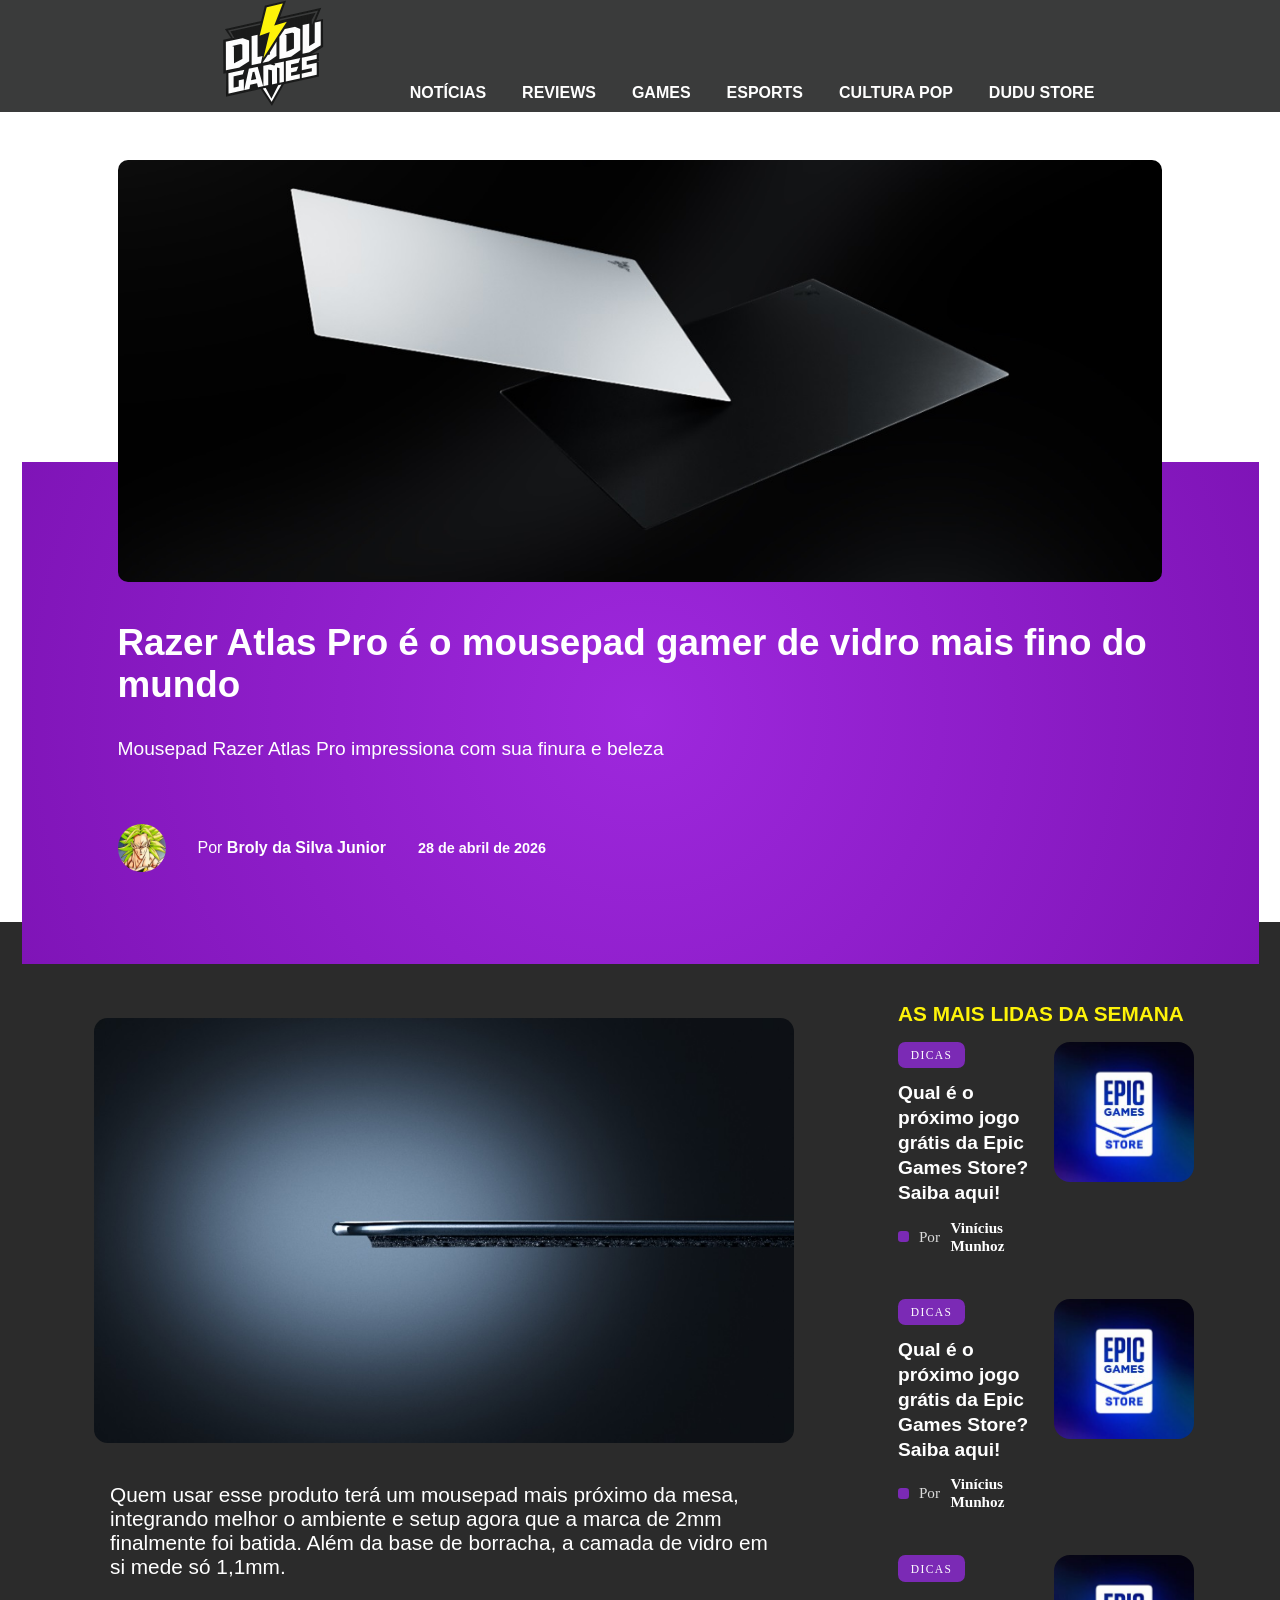
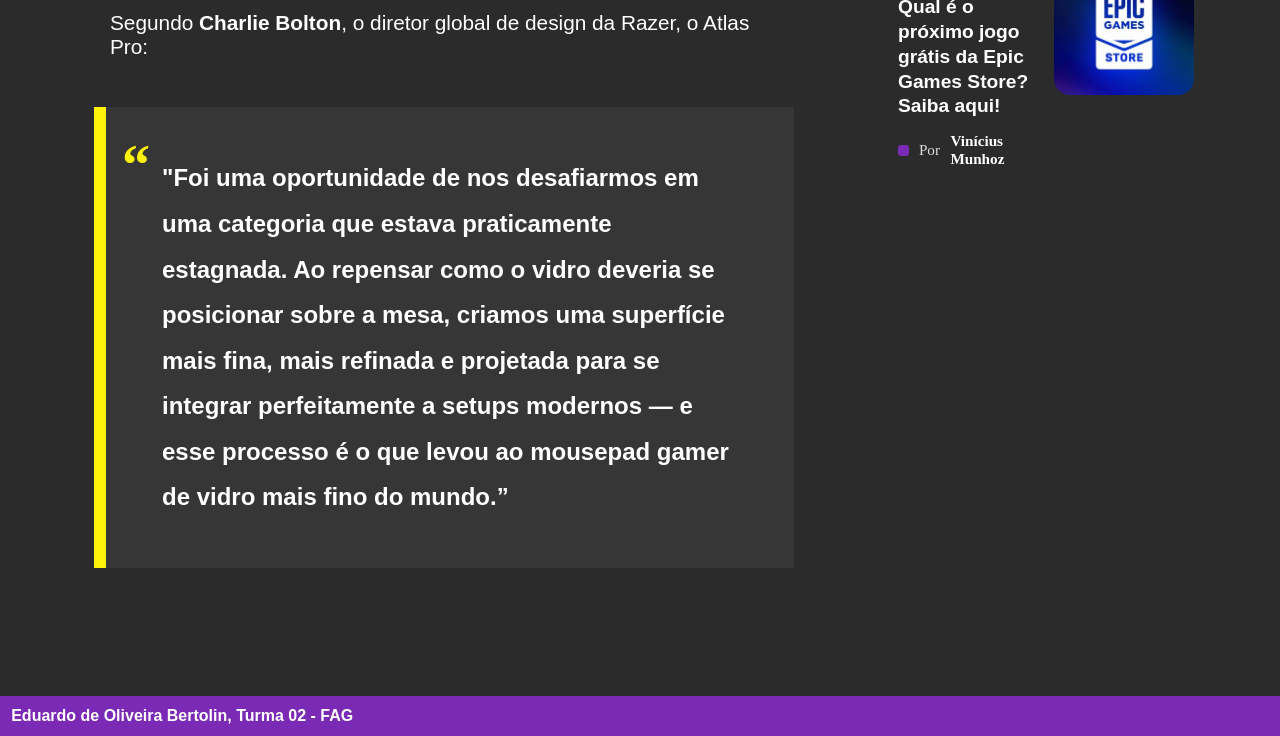
==== atividade_avaliativa/index.html @ 47a3e76d "add files atividade_avaliativa" ====
<!doctype html>
<html lang="pt-br">
  <head>
    <meta charset="UTF-8" />
    <meta name="viewport" content="width=device-width, initial-scale=1.0" />
    <link rel="stylesheet" href="./styles.css" />
    <title>DuduGames - Notícias, Novidades, Lançamentos e Promoções</title>
  </head>
  <body>
    <header>
      <h1>DuduGames</h1>
      <div class="centralizar-logo">
        <img
          src="./assets/img/dudugames_logo.png"
          class="dudugames-logo"
          alt="DuduGames Logo"
        />
      </div>

      <nav>
        <ul>
          <li><a href="#">Notícias</a></li>
          <li><a href="#">Reviews</a></li>
          <li><a href="#">Games</a></li>
          <li><a href="#">Esports</a></li>
          <li><a href="#">Cultura Pop</a></li>
          <li><a href="#">Dudu Store</a></li>
        </ul>
      </nav>
    </header>
    <main>
      <section class="titulo">
        <div class="container">
          <div class="imagem-principal">
            <img
              src="./assets/img/razer_atlas_pro.jpg"
              height="422"
              width="1044"
              alt=""
            />
          </div>
          <div class="box">
            <h2>
              Razer Atlas Pro é o mousepad gamer de vidro mais fino do mundo
            </h2>
            <p>Mousepad Razer Atlas Pro impressiona com sua finura e beleza</p>
            <div class="autor-info">
              <a href="#"><img src="./assets/img/broly_icon.jpg" alt="" /></a>
              <p>Por <strong>Broly da Silva Junior</strong></p>
              <time datetime="28-04-2026"
                ><span>28 de abril de 2026</span></time
              >
            </div>
          </div>
        </div>
      </section>
      <section class="noticia-destaque">
        <article>
          <img src="./assets/img/razer_atlas_pro2.jpg" alt="" />
          <p>
            Quem usar esse produto terá um mousepad mais próximo da mesa,
            integrando melhor o ambiente e setup agora que a marca de 2mm
            finalmente foi batida. Além da base de borracha, a camada de vidro
            em si mede só 1,1mm.
          </p>
          <p>
            Segundo <strong>Charlie Bolton</strong>, o diretor global de design
            da Razer, o Atlas Pro:
          </p>
          <blockquote>
            <p>
              "Foi uma oportunidade de nos desafiarmos em uma categoria que
              estava praticamente estagnada. Ao repensar como o vidro deveria se
              posicionar sobre a mesa, criamos uma superfície mais fina, mais
              refinada e projetada para se integrar perfeitamente a setups
              modernos — e esse processo é o que levou ao mousepad gamer de
              vidro mais fino do mundo.”
            </p>
          </blockquote>
        </article>
        <aside>
          <h3>As mais lidas da semana</h3>
          <ul>
            <li>
              <div class="grid">
                <div class="conteudo">
                  <div class="conteudo-body">
                    <a href="#" class="tag">Dicas</a>
                    <h4 class="link">
                      Qual é o próximo jogo grátis da Epic Games Store? Saiba
                      aqui!
                    </h4>
                    <p class="conteudo-autor">
                      Por <strong>Vinícius Munhoz</strong>
                    </p>
                  </div>
                  <div class="conteudo-image">
                    <img src="./assets/img/epicgames_store.jpg" />
                  </div>
                </div>
              </div>
            </li>
            <li>
              <div class="grid">
                <div class="conteudo">
                  <div class="conteudo-body">
                    <a href="#" class="tag">Dicas</a>
                    <h4 class="link">
                      Qual é o próximo jogo grátis da Epic Games Store? Saiba
                      aqui!
                    </h4>
                    <p class="conteudo-autor">
                      Por <strong>Vinícius Munhoz</strong>
                    </p>
                  </div>
                  <div class="conteudo-image">
                    <img src="./assets/img/epicgames_store.jpg" />
                  </div>
                </div>
              </div>
            </li>
            <li>
              <div class="grid">
                <div class="conteudo">
                  <div class="conteudo-body">
                    <a href="#" class="tag">Dicas</a>
                    <h4 class="link">
                      Qual é o próximo jogo grátis da Epic Games Store? Saiba
                      aqui!
                    </h4>
                    <p class="conteudo-autor">
                      Por <strong>Vinícius Munhoz</strong>
                    </p>
                  </div>
                  <div class="conteudo-image">
                    <img src="./assets/img/epicgames_store.jpg" />
                  </div>
                </div>
              </div>
            </li>
          </ul>
        </aside>
      </section>
      <footer>Eduardo de Oliveira Bertolin, Turma 02 - FAG</footer>
    </main>
  </body>
</html>
---- atividade_avaliativa/styles.css ----
* {
  margin: 0;
  padding: 0;
  box-sizing: border-box;
}

h1,
h2,
h3,
h4,
h5,
h6 {
  font-family: "Segoe UI", Tahoma, Geneva, Verdana, sans-serif;
}

/* HEADER - NAV */
header {
  display: flex;
  justify-content: center;
  gap: 2rem;
  height: 7rem;
  width: 100%;
  background-color: #3a3b3b;
}

header h1 {
  display: none;
}

nav {
  align-items: end;

  display: flex;
  justify-content: space-between;
}

nav ul {
  display: flex;
  gap: 1rem;
  list-style: none;
}

nav ul li {
  position: relative;
  padding: 10px;
}

nav ul li::after {
  content: "";
  position: absolute;
  left: 0;
  bottom: 0;
  width: 100%;
  height: 3px;
  background-color: #fef309;
  transform: scaleX(0);
  transform-origin: left;
  transition: transform 0.25s ease;
}

nav ul li:hover::after {
  transform: scaleX(1);
}

nav ul a {
  text-decoration: none;
  color: white;
  font-family:
    "Trebuchet MS", "Lucida Sans Unicode", "Lucida Grande", "Lucida Sans",
    Arial, sans-serif, Haettenschweiler, "Arial Narrow Bold", sans-serif;
  font-weight: bold;
  text-transform: uppercase;
}

/* LOGO */

.centralizar-logo {
  align-items: center;
  display: flex;
  justify-content: center;
}

.dudugames-logo {
  height: 8rem;
  cursor: pointer;
  display: inline-block;
  transition: transform 0.25s ease;
}

.dudugames-logo:hover {
  transform: scale(1.07);
}

/* Main */

.container {
  display: flex;
  justify-content: center;
  align-items: center;
  flex-direction: column;
  position: relative;
}

.imagem-principal {
  margin-top: 3rem;
  position: relative;
  display: flex;
  justify-content: center;
  align-items: center;
  width: 1044px;
  height: 422px;
  overflow: hidden;
}

.imagem-principal img {
  object-fit: cover;
  display: block;
  border-radius: 10px;
  width: 100%;
  height: 100%;
  z-index: 3;
}

.box {
  background: radial-gradient(circle, #9e28dd 0%, #7f14b7 100%);
  display: flex;
  flex-direction: column;
  position: absolute;
  width: 1237px;
  height: 502px;
  top: 350px;
  z-index: 1;
  padding: 10rem 6rem;
}

.box h2 {
  color: white;
  font-family: Arial, Helvetica, sans-serif;
  font-size: 2.3rem;
  padding-bottom: 2rem;
}

.box p {
  color: white;
  font-family: Arial, Helvetica, sans-serif;
  font-size: 1.2rem;
  padding-bottom: 2rem;
}

.noticia-destaque {
  display: grid;
  grid-template-columns: minmax(0, 780px) minmax(0, 360px);
  justify-content: center;
  gap: 2rem;
  align-items: start;
  position: relative;
  z-index: 0;
  margin: 340px 0 0;
  width: 100%;
  padding: 3rem 2rem;
  background-color: #2b2b2b;
}

.noticia-destaque article {
  min-width: 0;
  width: 100%;
  padding: 3rem 2.5rem;
}

.noticia-destaque aside {
  padding: 2rem;
}

.noticia-destaque img {
  width: 100%;
  height: auto;
  display: block;
  border-radius: 0.85rem;
  margin-bottom: 1.5rem;
}

.noticia-destaque aside h3 {
  margin-top: 0;
  margin-bottom: 1rem;
  color: #fef309;
  text-transform: uppercase;
  font-family: Arial, Helvetica, sans-serif;
  font-size: 1.3rem;
  font-weight: 600;
}

.noticia-destaque aside ul {
  list-style: none;
  padding: 0;
  margin: 0;
  display: grid;
  gap: 0.75rem;
}

.noticia-destaque aside ul li {
  padding-bottom: 2rem;
}

.noticia-destaque aside a {
  color: white;
  text-decoration: none;
  display: block;
  padding: 0.85rem 1rem;
  background: rgba(255, 255, 255, 0.05);
  border-radius: 0.75rem;
  transition:
    background 0.2s ease,
    transform 0.2s ease;
}

article p {
  padding: 1rem;
}

article p,
h4 {
  font-family: Arial, Helvetica, sans-serif;
  font-size: 1.3rem;
  color: white;
}

blockquote {
  margin: 2rem 0;
  padding: 2rem 2.5rem;
  border-left: 0.75rem solid #fef309;
  background: rgba(255, 255, 255, 0.05);
  color: #f5f5f5;
  font-weight: 600;
  line-height: 1.9;
  position: relative;
  quotes: "“" "”" "‘" "’";
}
blockquote p {
  font-size: 1.5rem;
}

blockquote::before {
  content: open-quote;
  font-size: 3.5rem;
  color: #fef309;
  position: absolute;
  top: 0.3rem;
  left: 1rem;
}

.conteudo {
  display: grid;
  grid-template-columns: minmax(0, 1fr) auto;
  align-items: start;
}

.conteudo-body {
  display: flex;
  flex-direction: column;
  gap: 0.8rem;
}

.conteudo .tag {
  display: inline-flex;
  align-items: center;
  justify-content: center;
  padding: 0.45rem 0.8rem;
  width: fit-content;
  color: #ffffff;
  background: #7b2ab5;
  font-size: 0.72rem;
  text-transform: uppercase;
  letter-spacing: 0.12em;
  border-radius: 0.45rem;
}

.conteudo h4 {
  margin: 0;
  color: white;
  font-size: 1.2rem;
  line-height: 1.3;
  font-weight: 700;
}

.conteudo-autor {
  margin: 0;
  display: flex;
  align-items: center;
  gap: 0.65rem;
  color: #dcdcdc;
  font-size: 0.95rem;
}

.conteudo-autor strong {
  color: #ffffff;
  font-weight: 700;
}

.conteudo-autor::before {
  content: "";
  width: 0.7rem;
  height: 0.7rem;
  background: #7b2ab5;
  border-radius: 0.2rem;
}

.conteudo-image img {
  width: 140px;
  height: 140px;
  object-fit: cover;
  display: block;
  border-radius: 1rem;
}

.link {
  cursor: pointer;
}

.link:hover {
  text-decoration: underline;
}

footer {
  display: flex;
  justify-content: start;
  padding: 0.7rem;
  background-color: #7b2ab5;
  color: white;
  font-family: Arial, Helvetica, sans-serif;
  font-weight: 600;
  align-items: center;
  gap: 1rem;
}

.autor-info {
  margin-top: 2rem;
  display: flex;
  justify-content: flex-start;
  align-items: center;
  gap: 2rem;
}

.autor-info a {
  display: flex;
  align-items: center;
  line-height: 0;
}

.autor-info p,
.autor-info strong {
  margin: 0;
  padding: 0;
  color: white;
  font-size: 1rem;
}

.autor-info img {
  display: block;
  border-radius: 100%;
  width: 3rem;
  height: 3rem;
}

time {
  display: flex;
  align-items: center;
  gap: 0.5rem;
}

time span {
  display: block;
  font-family: Arial, Helvetica, sans-serif;
  color: white;
  text-align: center;
  font-size: 0.9rem;
  font-weight: 600;
}
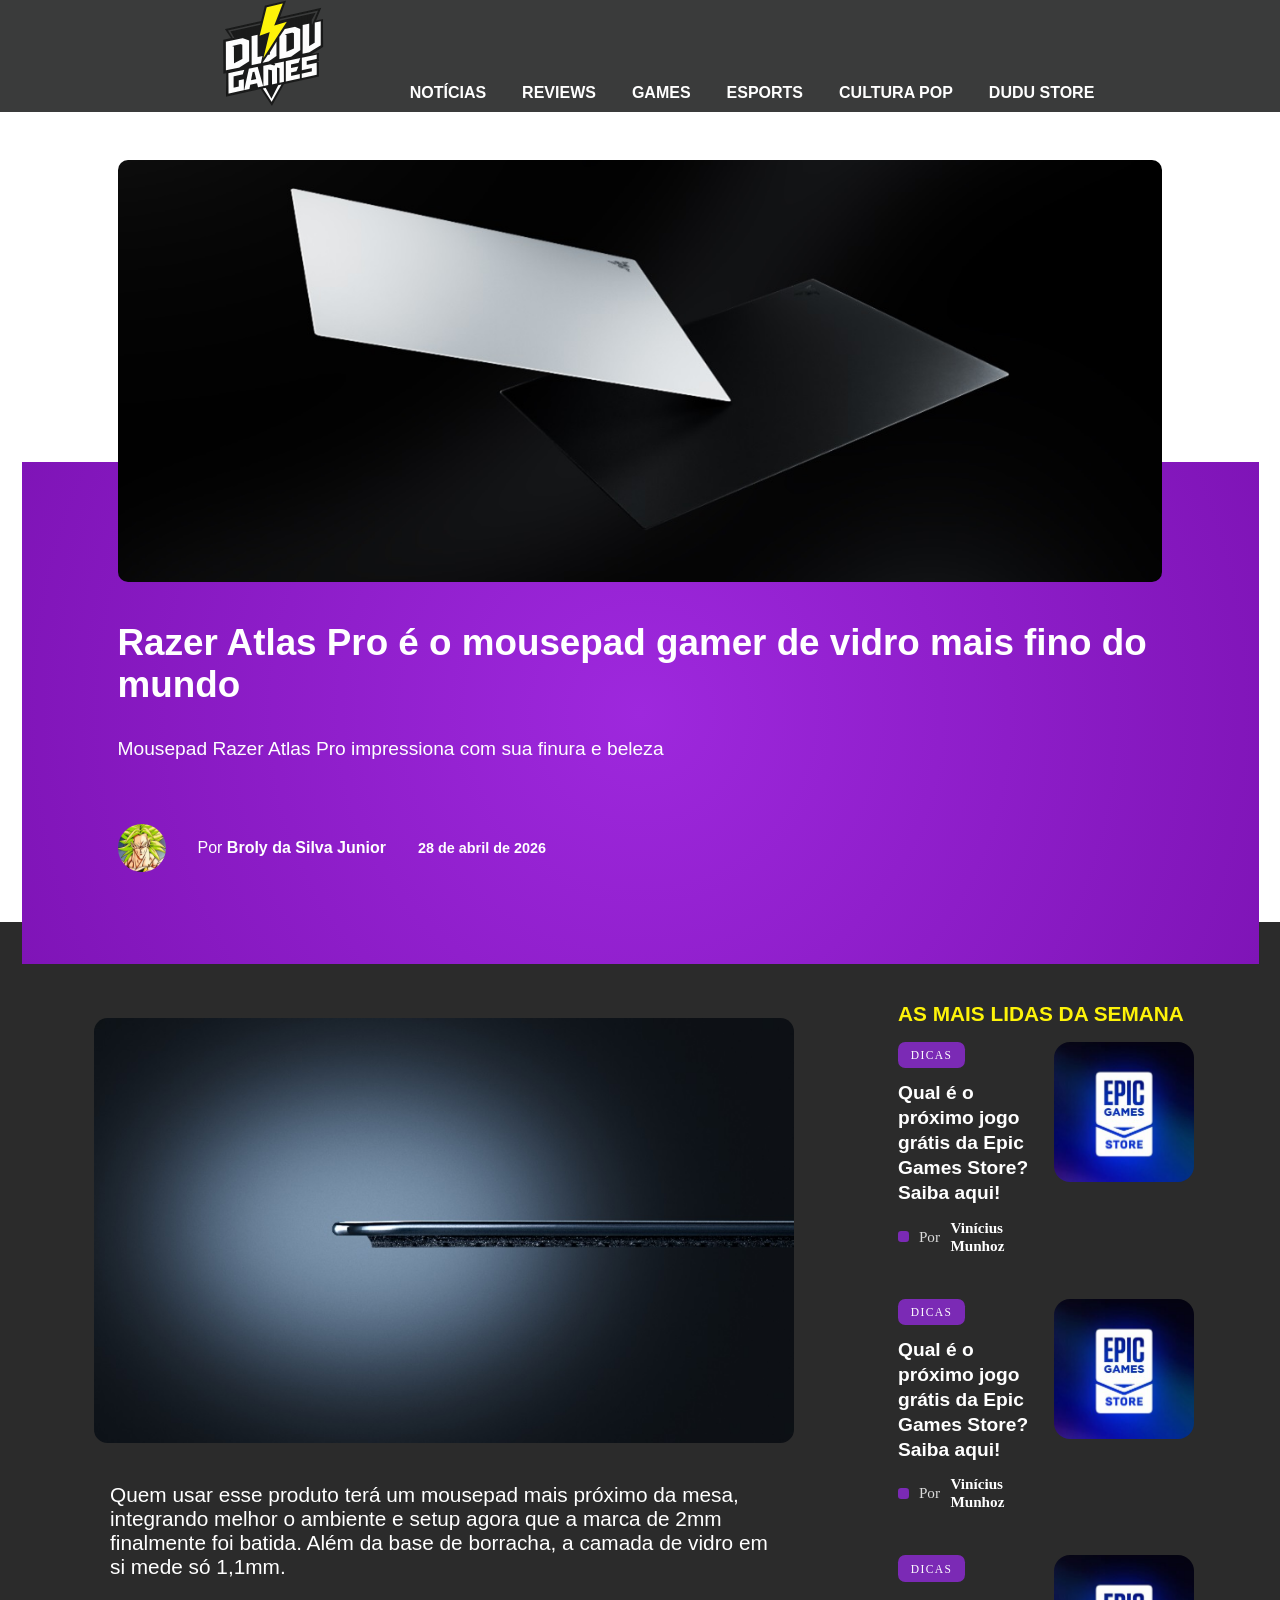
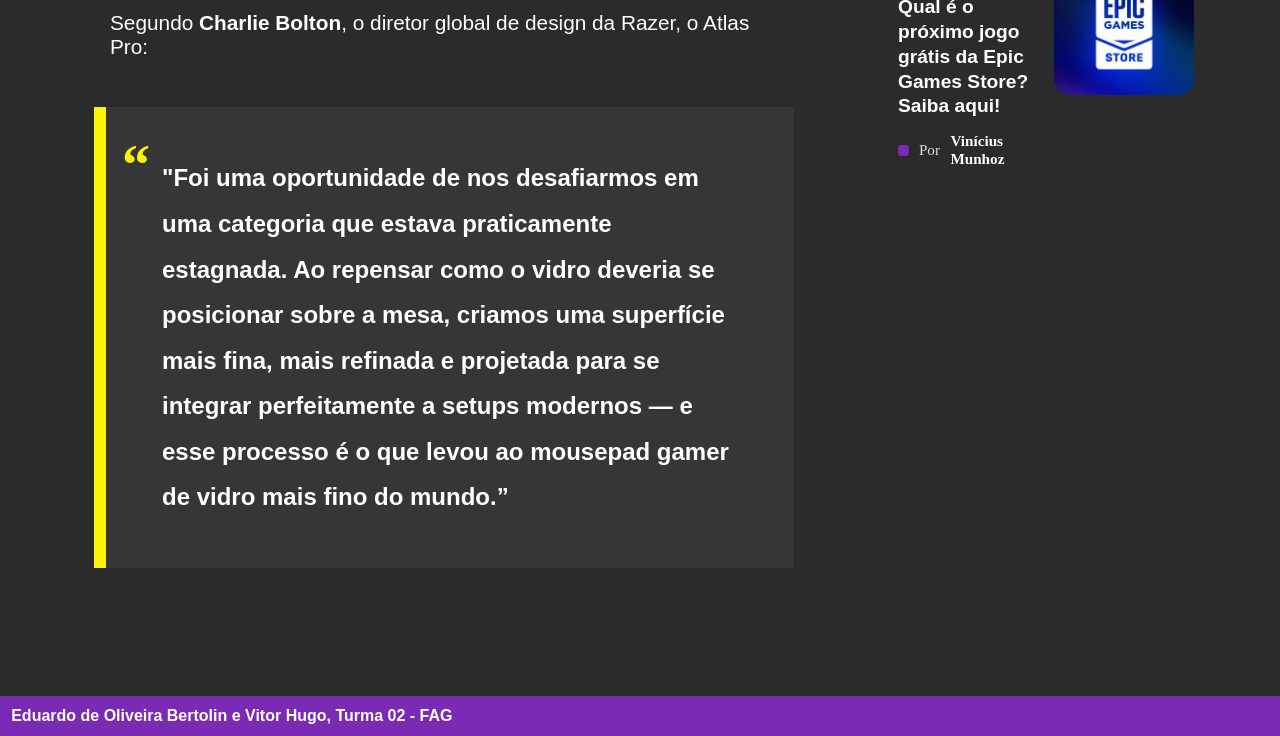
==== commit f6015412: "." ====
--- a/atividade_avaliativa/index.html
+++ b/atividade_avaliativa/index.html
@@ -141,7 +141,7 @@
           </ul>
         </aside>
       </section>
-      <footer>Eduardo de Oliveira Bertolin, Turma 02 - FAG</footer>
+      <footer>Eduardo de Oliveira Bertolin e Vitor Hugo, Turma 02 - FAG</footer>
     </main>
   </body>
 </html>
